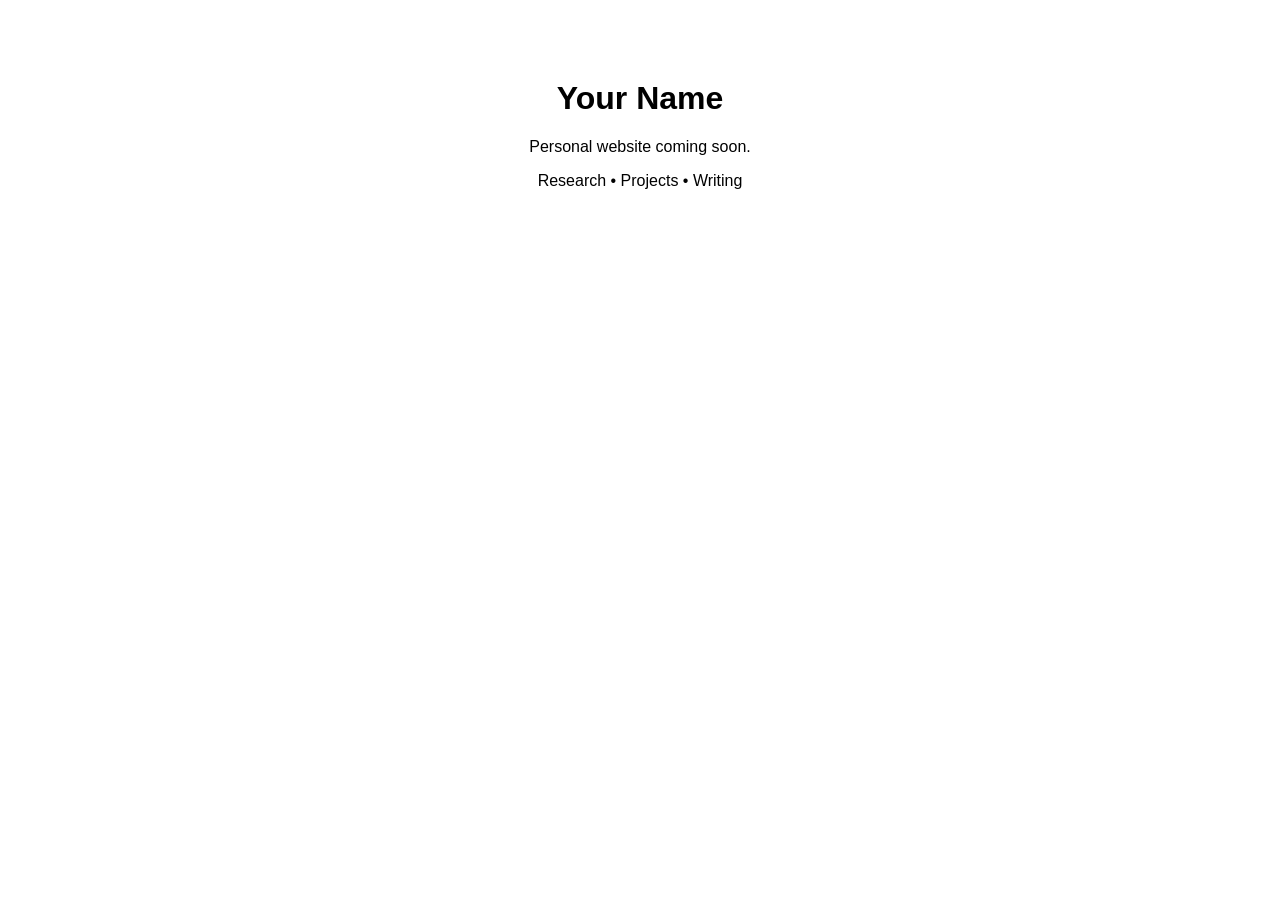
==== index.html @ 3254373c "Add homepage" ====
<!DOCTYPE html>
<html>
<head>
  <title>Your Name</title>
  <style>
    body {
      font-family: Arial, sans-serif;
      max-width: 700px;
      margin: 80px auto;
      text-align: center;
    }
  </style>
</head>
<body>
  <h1>Your Name</h1>
  <p>Personal website coming soon.</p>
  <p>Research • Projects • Writing</p>
</body>
</html>
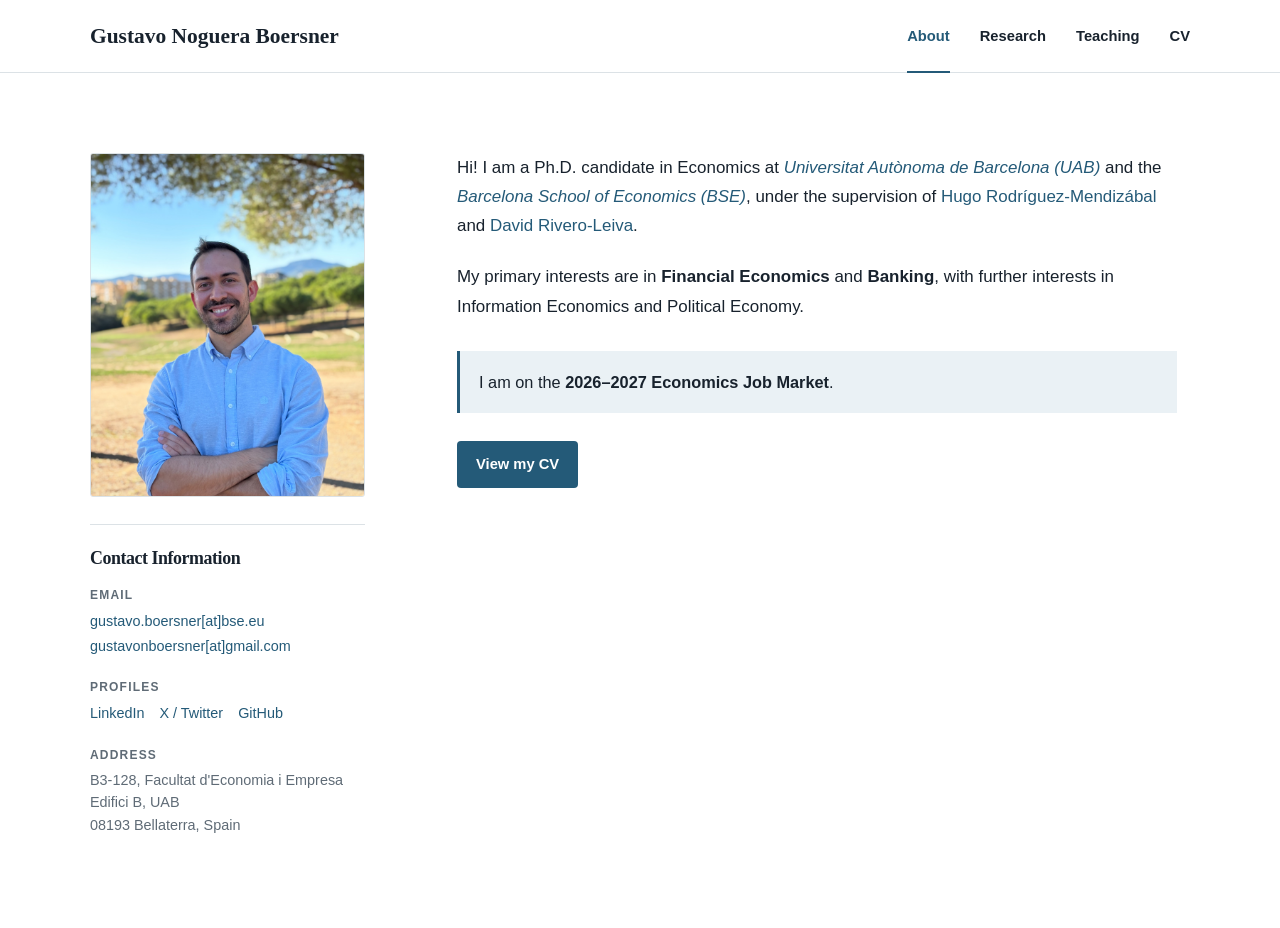
==== commit 6e7af9f7: "Add files via upload Launch Website" ====
--- a/index.html
+++ b/index.html
@@ -1,19 +1,103 @@
 <!DOCTYPE html>
-<html>
+<html lang="en">
 <head>
-  <title>Your Name</title>
-  <style>
-    body {
-      font-family: Arial, sans-serif;
-      max-width: 700px;
-      margin: 80px auto;
-      text-align: center;
-    }
-  </style>
+    <meta charset="UTF-8">
+    <meta name="viewport" content="width=device-width, initial-scale=1.0">
+    <meta name="description" content="Gustavo Noguera Boersner — Ph.D. Candidate in Economics at Universitat Autònoma de Barcelona and Barcelona School of Economics.">
+    <title>Gustavo Noguera Boersner | Economics</title>
+    <link rel="stylesheet" href="styles.css">
 </head>
 <body>
-  <h1>Your Name</h1>
-  <p>Personal website coming soon.</p>
-  <p>Research • Projects • Writing</p>
+
+<header class="site-header">
+    <div class="container header-inner">
+        <a class="brand" href="index.html">Gustavo Noguera Boersner</a>
+        <nav class="main-nav" aria-label="Main navigation">
+            <a href="index.html" class="active">About</a>
+            <a href="research.html">Research</a>
+            <a href="teaching.html">Teaching</a>
+            <a href="cv.html">CV</a>
+        </nav>
+    </div>
+</header>
+
+<main>
+    <section class="page-section">
+        <div class="container about-grid">
+
+            <aside class="profile-column">
+                <img
+                    class="profile-photo"
+                    src="assets/GustavoJM.jpeg"
+                    alt="Portrait of Gustavo Noguera Boersner"
+                >
+
+                <div class="contact">
+                    <h2 class="contact-title">Contact Information</h2>
+
+                    <div class="contact-block">
+                        <h3>Email</h3>
+                        <a href="mailto:gustavo.boersner@bse.eu">
+                            gustavo.boersner[at]bse.eu
+                        </a>
+                        <a href="mailto:gustavonboersner@gmail.com">
+                            gustavonboersner[at]gmail.com
+                        </a>
+                    </div>
+
+                    <div class="contact-block">
+                        <h3>Profiles</h3>
+                        <div class="profile-links">
+                            <a href="https://www.linkedin.com/in/gustavo-noguera-boersner-b64430109" target="_blank" rel="noopener noreferrer">LinkedIn</a>
+                            <a href="https://x.com/nogboersner" target="_blank" rel="noopener noreferrer">X / Twitter</a>
+                            <a href="https://github.com/gusnog" target="_blank" rel="noopener noreferrer">GitHub</a>
+                        </div>
+                    </div>
+
+                    <div class="contact-block">
+                        <h3>Address</h3>
+                        <p class="contact-address">
+                            B3-128, Facultat d'Economia i Empresa<br>
+                            Edifici B, UAB<br>
+                            08193 Bellaterra, Spain
+                        </p>
+                    </div>
+                </div>
+            </aside>
+
+            <div class="about-copy">
+                <p>
+                    Hi! I am a Ph.D. candidate in Economics at
+                    <a href="https://www.uabidea.eu/people/phd-students" target="_blank" rel="noopener noreferrer"><em>Universitat Autònoma de Barcelona (UAB)</em></a>
+                    and the
+                    <a href="https://bse.eu/people" target="_blank" rel="noopener noreferrer"><em>Barcelona School of Economics (BSE)</em></a>,
+                    under the supervision of
+                    <a href="https://sites.google.com/barcelonagse.eu/hugorodriguezmendizabal/home" target="_blank" rel="noopener noreferrer">Hugo Rodríguez-Mendizábal</a>
+                    and
+                    <a href="https://sites.google.com/site/davidriveroleiva/home" target="_blank" rel="noopener noreferrer">David Rivero-Leiva</a>.
+                </p>
+
+                <p>
+                    My primary interests are in <strong>Financial Economics</strong> and
+                    <strong>Banking</strong>, with further interests in Information Economics
+                    and Political Economy.
+                </p>
+
+                <div class="job-market-note">
+                    I am on the <strong>2026–2027 Economics Job Market</strong>.
+                </div>
+
+                <div class="about-actions">
+                    <a class="button button-primary" href="cv.html">
+                        View my CV
+                    </a>
+                </div>
+            </div>
+
+        </div>
+    </section>
+</main>
+
+
 </body>
 </html>
--- a/styles.css
+++ b/styles.css
@@ -0,0 +1,569 @@
+/* =========================================================
+   Gustavo Noguera Boersner — Academic Website
+   Multi-page version. No external CSS, fonts, scripts, or frameworks.
+   ========================================================= */
+
+:root {
+    --background: #ffffff;
+    --background-muted: #f5f7f8;
+    --text: #18222d;
+    --text-muted: #5f6b76;
+    --accent: #245a78;
+    --accent-dark: #173f57;
+    --accent-light: #eaf1f5;
+    --border: #dce2e6;
+    --serif: Georgia, "Times New Roman", Times, serif;
+    --sans: -apple-system, BlinkMacSystemFont, "Segoe UI", Roboto,
+            Helvetica, Arial, sans-serif;
+    --container: 1100px;
+    --content: 850px;
+    --header-height: 72px;
+}
+
+* {
+    box-sizing: border-box;
+}
+
+html {
+    scroll-behavior: smooth;
+}
+
+body {
+    margin: 0;
+    min-height: 100vh;
+    display: flex;
+    flex-direction: column;
+    background: var(--background);
+    color: var(--text);
+    font-family: var(--sans);
+    font-size: 16px;
+    line-height: 1.72;
+    -webkit-font-smoothing: antialiased;
+}
+
+main {
+    flex: 1;
+}
+
+img {
+    display: block;
+    max-width: 100%;
+}
+
+a {
+    color: var(--accent);
+    text-decoration: none;
+    text-underline-offset: 3px;
+}
+
+a:hover {
+    text-decoration: underline;
+}
+
+p {
+    margin-top: 0;
+}
+
+.container {
+    width: min(calc(100% - 44px), var(--container));
+    margin: 0 auto;
+}
+
+.content-column {
+    max-width: var(--content);
+}
+
+.page-section {
+    padding: 80px 0 92px;
+}
+
+.page-section-muted {
+    background: var(--background-muted);
+}
+
+/* Header */
+
+.site-header {
+    position: sticky;
+    top: 0;
+    z-index: 100;
+    min-height: var(--header-height);
+    background: rgba(255, 255, 255, 0.97);
+    border-bottom: 1px solid var(--border);
+}
+
+.header-inner {
+    min-height: var(--header-height);
+    display: flex;
+    align-items: center;
+    justify-content: space-between;
+    gap: 30px;
+}
+
+.brand {
+    color: var(--text);
+    font-family: var(--serif);
+    font-size: 1.34rem;
+    font-weight: 700;
+    white-space: nowrap;
+}
+
+.brand:hover {
+    color: var(--accent);
+    text-decoration: none;
+}
+
+.main-nav {
+    display: flex;
+    align-items: center;
+    gap: 30px;
+}
+
+.main-nav a {
+    position: relative;
+    padding: 24px 0 22px;
+    color: var(--text);
+    font-size: 0.92rem;
+    font-weight: 600;
+}
+
+.main-nav a:hover {
+    color: var(--accent);
+    text-decoration: none;
+}
+
+.main-nav a.active {
+    color: var(--accent);
+}
+
+.main-nav a.active::after {
+    content: "";
+    position: absolute;
+    left: 0;
+    right: 0;
+    bottom: -1px;
+    height: 2px;
+    background: var(--accent);
+}
+
+/* Typography */
+
+h1,
+h2,
+h3,
+h4 {
+    margin-top: 0;
+    color: var(--text);
+    font-family: var(--serif);
+    line-height: 1.24;
+}
+
+h1 {
+    margin-bottom: 28px;
+    font-size: clamp(2.5rem, 5vw, 4.2rem);
+    font-weight: 700;
+    letter-spacing: -0.035em;
+}
+
+h2 {
+    margin-bottom: 0;
+    font-size: clamp(2rem, 4vw, 3rem);
+    letter-spacing: -0.025em;
+}
+
+h3 {
+    margin-bottom: 20px;
+    font-size: 1.52rem;
+}
+
+h4 {
+    margin-bottom: 0;
+    font-size: 1.19rem;
+}
+
+.eyebrow {
+    margin-bottom: 9px;
+    color: var(--accent);
+    font-size: 0.77rem;
+    font-weight: 700;
+    letter-spacing: 0.13em;
+    text-transform: uppercase;
+}
+
+.page-heading {
+    margin-bottom: 45px;
+    padding-bottom: 20px;
+    border-bottom: 1px solid var(--border);
+}
+
+/* About */
+
+.about-grid {
+    display: grid;
+    grid-template-columns: minmax(210px, 275px) minmax(0, 1fr);
+    gap: clamp(48px, 8vw, 92px);
+    align-items: start;
+}
+
+.profile-photo {
+    width: 100%;
+    aspect-ratio: 4 / 5;
+    object-fit: cover;
+    object-position: center 36%;
+    border: 1px solid var(--border);
+    border-radius: 3px;
+}
+
+.about-copy {
+    max-width: 720px;
+    padding-top: 0;
+}
+
+.about-copy > p:not(.eyebrow) {
+    margin-bottom: 22px;
+    font-size: 1.06rem;
+}
+
+.job-market-note {
+    margin-top: 30px;
+    padding: 17px 19px;
+    background: var(--accent-light);
+    border-left: 3px solid var(--accent);
+    font-size: 1.02rem;
+}
+
+.about-actions {
+    margin-top: 28px;
+}
+
+.button {
+    display: inline-flex;
+    align-items: center;
+    justify-content: center;
+    min-height: 46px;
+    padding: 10px 18px;
+    border: 1px solid transparent;
+    border-radius: 4px;
+    font-size: 0.92rem;
+    font-weight: 700;
+    transition: transform 120ms ease, background 120ms ease;
+}
+
+.button:hover {
+    text-decoration: none;
+}
+
+.button-primary {
+    background: var(--accent);
+    color: #ffffff;
+}
+
+.button-primary:hover {
+    background: var(--accent-dark);
+    transform: translateY(-1px);
+}
+
+.button-disabled {
+    background: #e6eaed;
+    color: #7c8791;
+    cursor: default;
+}
+
+.contact {
+    margin-top: 27px;
+    padding-top: 22px;
+    border-top: 1px solid var(--border);
+}
+
+.contact-block + .contact-block {
+    margin-top: 22px;
+}
+
+.contact-title {
+    margin-bottom: 19px;
+    font-size: 1.12rem;
+}
+
+
+.contact-block h3 {
+    margin-bottom: 6px;
+    color: var(--text-muted);
+    font-family: var(--sans);
+    font-size: 0.75rem;
+    font-weight: 700;
+    letter-spacing: 0.1em;
+    text-transform: uppercase;
+}
+
+.contact-block > a {
+    display: block;
+    width: fit-content;
+    max-width: 100%;
+    overflow-wrap: anywhere;
+    font-size: 0.9rem;
+}
+
+.profile-links {
+    display: flex;
+    flex-wrap: wrap;
+    gap: 8px 15px;
+    font-size: 0.9rem;
+}
+
+.contact-address {
+    margin: 0;
+    color: var(--text-muted);
+    font-size: 0.9rem;
+    line-height: 1.55;
+}
+
+/* Research */
+
+.research-group + .research-group {
+    margin-top: 58px;
+}
+
+.research-group > h3,
+.teaching-group > h3 {
+    padding-bottom: 13px;
+    border-bottom: 1px solid var(--border);
+}
+
+.paper {
+    padding: 25px 0 28px;
+    border-bottom: 1px solid var(--border);
+}
+
+.paper.compact {
+    padding: 21px 0 22px;
+}
+
+.paper-title-row {
+    display: flex;
+    align-items: flex-start;
+    justify-content: space-between;
+    gap: 22px;
+}
+
+.paper-title-row h4 {
+    max-width: 650px;
+}
+
+.badge {
+    flex: 0 0 auto;
+    padding: 4px 9px;
+    border: 1px solid #b8cdda;
+    border-radius: 999px;
+    background: var(--accent-light);
+    color: var(--accent-dark);
+    font-size: 0.73rem;
+    font-weight: 700;
+    white-space: nowrap;
+}
+
+.paper-status,
+.coauthor {
+    margin: 7px 0 0;
+    color: var(--text-muted);
+    font-size: 0.94rem;
+}
+
+.paper-links {
+    display: flex;
+    flex-wrap: wrap;
+    align-items: flex-start;
+    gap: 14px 20px;
+    margin-top: 17px;
+}
+
+.paper-link,
+.abstract summary {
+    color: var(--accent);
+    font-size: 0.9rem;
+    font-weight: 700;
+}
+
+.paper-link.disabled {
+    color: #9099a1;
+}
+
+.abstract {
+    flex-basis: 100%;
+}
+
+.abstract summary {
+    width: fit-content;
+    cursor: pointer;
+    list-style: none;
+}
+
+.abstract summary::-webkit-details-marker {
+    display: none;
+}
+
+.abstract summary::after {
+    content: "  +";
+}
+
+.abstract[open] summary::after {
+    content: "  −";
+}
+
+.abstract-body {
+    margin-top: 14px;
+    padding: 18px 20px;
+    background: #ffffff;
+    border-left: 3px solid var(--accent);
+}
+
+.abstract-body p {
+    margin: 0;
+    color: #3f4b55;
+}
+
+/* Teaching */
+
+.teaching-group + .teaching-group {
+    margin-top: 52px;
+}
+
+.teaching-item {
+    padding: 20px 0;
+    border-bottom: 1px solid var(--border);
+}
+
+.teaching-item p {
+    margin: 6px 0 0;
+}
+
+.teaching-meta {
+    color: var(--text-muted);
+    font-size: 0.93rem;
+}
+
+.teaching-note {
+    margin: 30px 0 0;
+    color: var(--text-muted);
+    font-style: italic;
+}
+
+/* CV */
+
+.cv-actions {
+    margin-bottom: 24px;
+}
+
+.cv-preview-placeholder {
+    min-height: 520px;
+    display: grid;
+    place-items: center;
+    padding: 42px;
+    background: #ffffff;
+    border: 1px solid var(--border);
+    text-align: center;
+}
+
+.cv-preview-placeholder h3 {
+    margin-bottom: 10px;
+}
+
+.cv-preview-placeholder p {
+    max-width: 520px;
+    margin: 0 auto 8px;
+    color: var(--text-muted);
+}
+
+.small-note {
+    font-size: 0.88rem;
+}
+
+.pdf-viewer {
+    height: min(82vh, 980px);
+    min-height: 650px;
+    overflow: hidden;
+    background: #ffffff;
+    border: 1px solid var(--border);
+}
+
+.pdf-viewer iframe {
+    width: 100%;
+    height: 100%;
+    border: 0;
+}
+
+/* Responsive */
+
+@media (max-width: 780px) {
+    .site-header {
+        position: static;
+    }
+
+    .header-inner {
+        padding: 15px 0 13px;
+        align-items: flex-start;
+        flex-direction: column;
+        gap: 10px;
+    }
+
+    .main-nav {
+        width: 100%;
+        gap: 20px;
+        overflow-x: auto;
+        padding-bottom: 2px;
+    }
+
+    .main-nav a {
+        padding: 4px 0 8px;
+    }
+
+    .main-nav a.active::after {
+        bottom: 0;
+    }
+
+    .page-section {
+        padding: 58px 0 72px;
+    }
+
+    .about-grid {
+        grid-template-columns: 1fr;
+        gap: 44px;
+    }
+
+
+    .profile-column {
+        width: min(100%, 355px);
+    }
+
+    .paper-title-row {
+        flex-direction: column;
+        gap: 11px;
+    }
+
+    .cv-preview-placeholder {
+        min-height: 380px;
+        padding: 28px;
+    }
+
+    .pdf-viewer {
+        min-height: 520px;
+    }
+
+}
+
+@media (max-width: 460px) {
+    .container {
+        width: min(calc(100% - 30px), var(--container));
+    }
+
+    .main-nav {
+        gap: 16px;
+    }
+
+    .main-nav a {
+        font-size: 0.88rem;
+    }
+
+    h1 {
+        font-size: 2.45rem;
+    }
+}
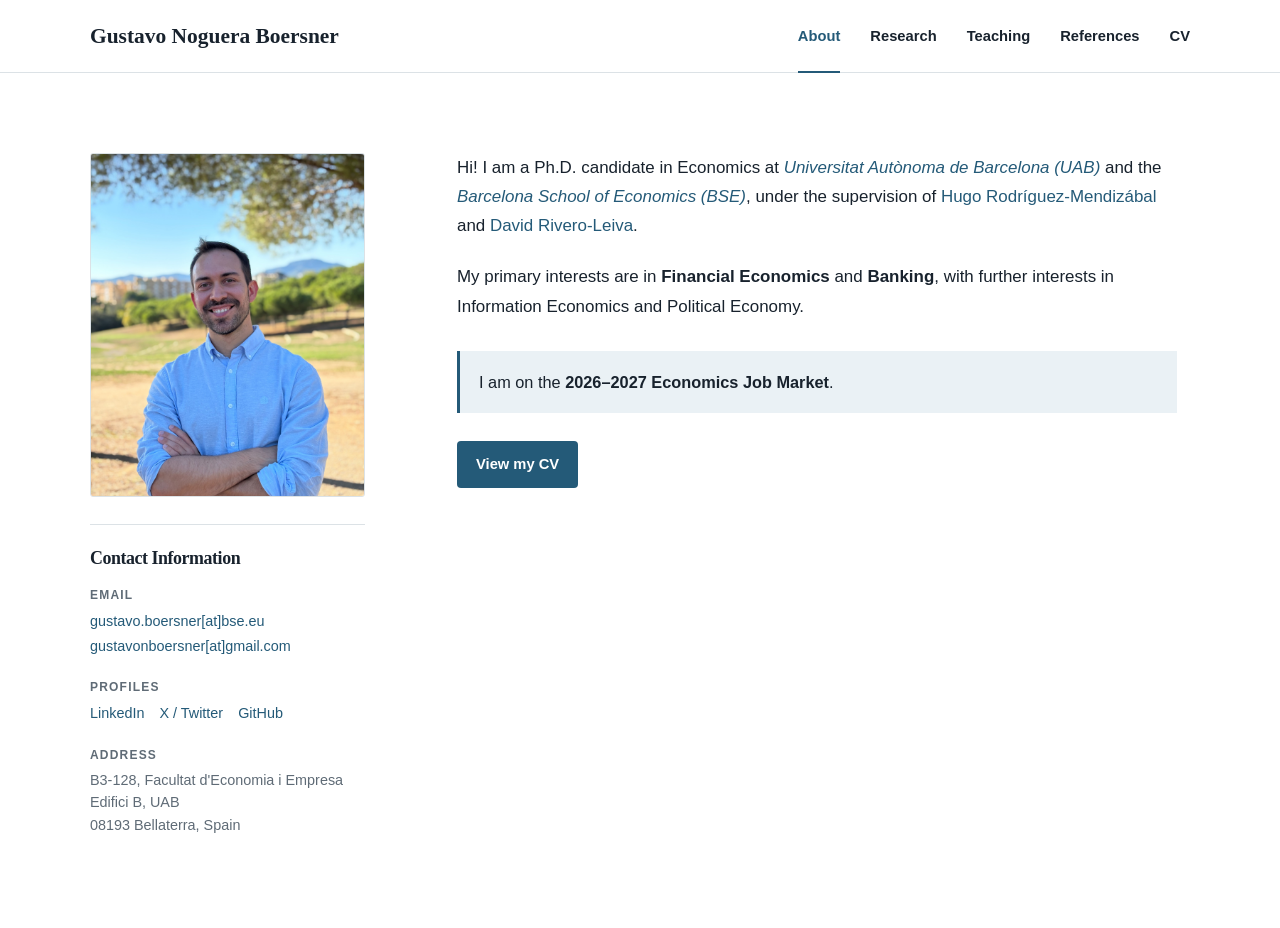
==== commit 30a7721b: "relaunch" ====
--- a/index.html
+++ b/index.html
@@ -16,6 +16,7 @@
             <a href="index.html" class="active">About</a>
             <a href="research.html">Research</a>
             <a href="teaching.html">Teaching</a>
+            <a href="references.html">References</a>
             <a href="cv.html">CV</a>
         </nav>
     </div>
@@ -28,7 +29,7 @@
             <aside class="profile-column">
                 <img
                     class="profile-photo"
-                    src="assets/GustavoJM.jpeg"
+                    src="GustavoJM.jpeg"
                     alt="Portrait of Gustavo Noguera Boersner"
                 >
 
--- a/styles.css
+++ b/styles.css
@@ -567,3 +567,86 @@
         font-size: 2.45rem;
     }
 }
+
+
+/* Keep Draft and Abstract on one row while collapsed. */
+.paper-links-inline {
+    align-items: center;
+}
+
+.paper-links-inline .abstract-inline {
+    flex-basis: auto;
+}
+
+/* Once opened, let the abstract expand across the full row. */
+.paper-links-inline .abstract-inline[open] {
+    flex-basis: 100%;
+}
+
+
+/* References */
+
+.references-heading {
+    max-width: var(--content);
+}
+
+.references-grid {
+    display: grid;
+    grid-template-columns: repeat(3, minmax(0, 1fr));
+    gap: 28px;
+}
+
+.reference-card {
+    min-height: 245px;
+    padding: 30px 30px 28px;
+    background: #ffffff;
+    border: 1px solid var(--border);
+    border-radius: 6px;
+}
+
+.reference-card h3 {
+    margin-bottom: 12px;
+    color: var(--accent);
+    font-family: var(--sans);
+    font-size: 1.25rem;
+    line-height: 1.35;
+}
+
+.reference-role {
+    margin-bottom: 8px;
+    color: var(--text);
+}
+
+.reference-affiliation {
+    margin-bottom: 9px;
+    color: var(--text-muted);
+    line-height: 1.55;
+}
+
+.reference-affiliation-no-role {
+    margin-top: 42px;
+}
+
+.reference-card a {
+    overflow-wrap: anywhere;
+}
+
+@media (max-width: 900px) {
+    .references-grid {
+        grid-template-columns: 1fr 1fr;
+    }
+}
+
+@media (max-width: 620px) {
+    .references-grid {
+        grid-template-columns: 1fr;
+    }
+
+    .reference-card {
+        min-height: 0;
+    }
+
+    .reference-affiliation-no-role {
+        margin-top: 0;
+    }
+}
